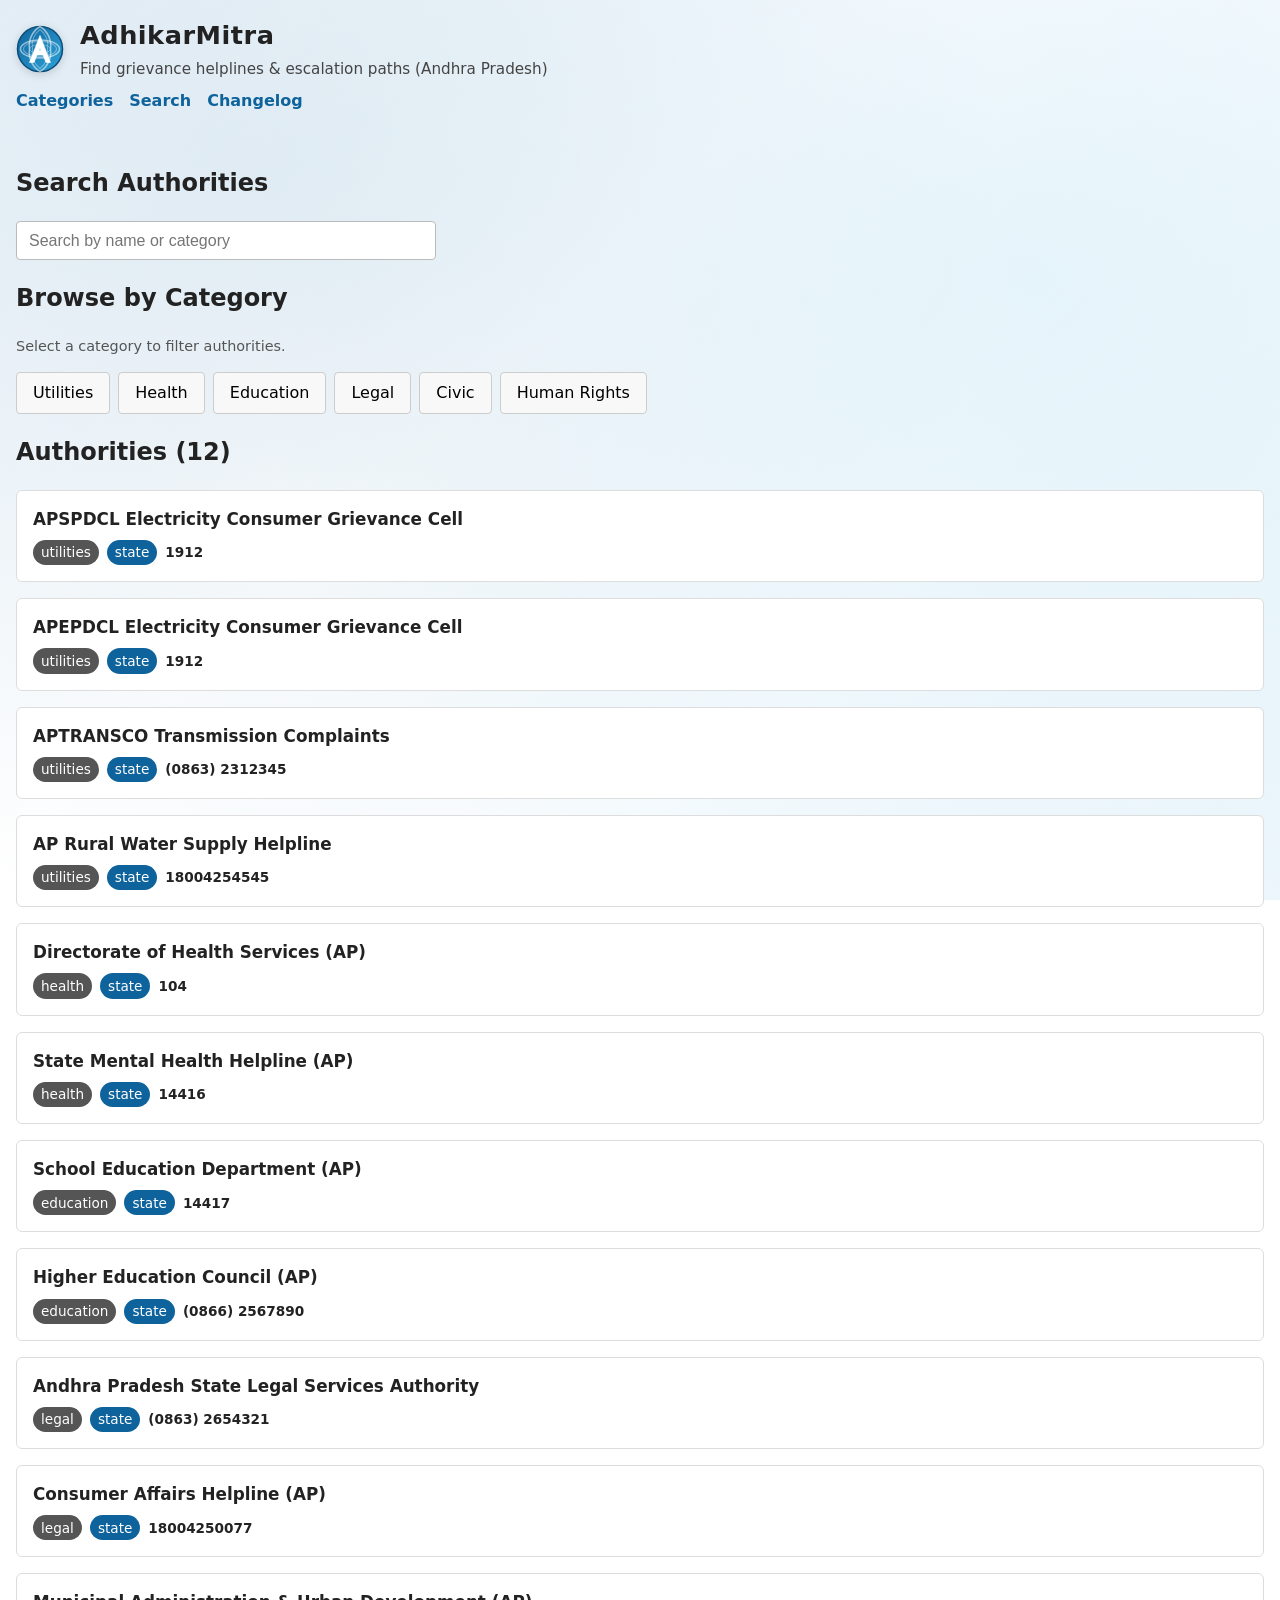
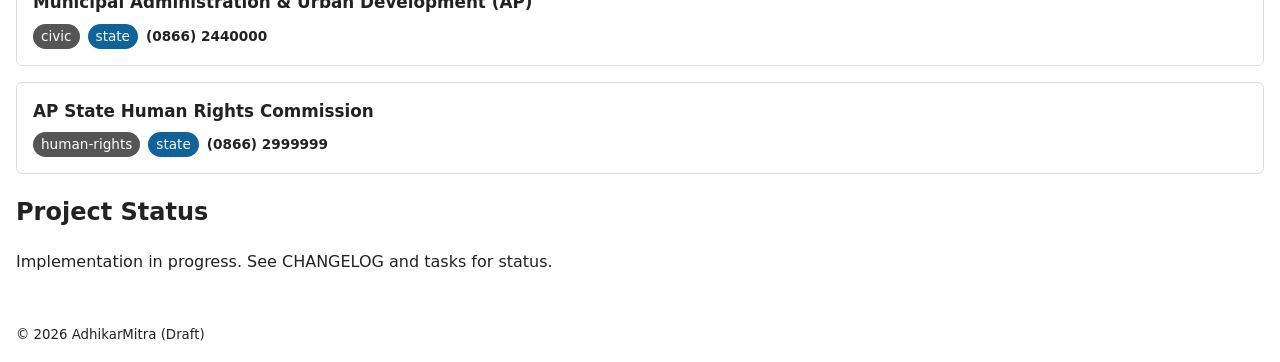
==== src/index.html @ a12bee2c "First Draft commit" ====
<!DOCTYPE html>
<html lang="en">
<head>
  <meta charset="utf-8" />
  <meta name="viewport" content="width=device-width,initial-scale=1" />
  <title>AdhikarMitra – Public Grievance & Rights Directory (Draft)</title>
  <!-- Base styles will be added in T012 -->
  <link rel="stylesheet" href="assets/css/base.css">
</head>
<body>
  <header role="banner">
    <div class="branding">
      <div class="logo-emblem" aria-hidden="true">
        <img src="assets/img/emblem.svg" width="48" height="48" alt="" loading="lazy" />
      </div>
      <div class="brand-text">
        <h1>AdhikarMitra</h1>
        <p class="tagline">Find grievance helplines & escalation paths (Andhra Pradesh)</p>
      </div>
    </div>
    <nav aria-label="Primary" class="primary-nav">
      <ul>
        <li><a href="#categories" id="nav-categories">Categories</a></li>
        <li><a href="#search" id="nav-search">Search</a></li>
        <li><a href="../CHANGELOG.md" target="_blank" rel="noopener">Changelog</a></li>
      </ul>
    </nav>
  </header>
  <main id="app" tabindex="-1">
    <!-- Search Section (T032) -->
    <section id="search" aria-labelledby="search-heading">
      <h2 id="search-heading">Search Authorities</h2>
      <label for="search-input" class="visually-hidden">Search by name or category</label>
      <input id="search-input" type="search" placeholder="Search by name or category" autocomplete="off" />
    </section>
    <!-- Categories (T030) -->
    <section id="categories" aria-labelledby="categories-heading">
      <h2 id="categories-heading">Browse by Category</h2>
      <p class="muted">Select a category to filter authorities.</p>
    </section>
    <!-- Results List (T035) -->
    <section id="results" aria-labelledby="results-heading">
      <h2 id="results-heading">Authorities (<span id="results-count">0</span>)</h2>
      <div id="no-results" role="alert" hidden>No results. Try adjusting your search or clearing filters.</div>
    </section>
    <section aria-labelledby="intro-heading">
      <h2 id="intro-heading">Project Status</h2>
      <p>Implementation in progress. See CHANGELOG and tasks for status.</p>
    </section>
  </main>
  <footer role="contentinfo">
    <small>© <span id="year"></span> AdhikarMitra (Draft)</small>
  </footer>
  <script>document.getElementById('year').textContent = new Date().getFullYear();</script>
  <script src="assets/js/formatPhone.js"></script>
  <script src="assets/js/data.js"></script>
  <script src="assets/js/render.js"></script>
  <script src="assets/js/search.js"></script>
</body>
</html>
---- src/assets/css/base.css ----
/* Base CSS (T012 will expand) */
:root {
  --font-body: system-ui, Arial, sans-serif;
  --color-bg: #ffffff;
  --color-fg: #222222;
  --color-accent: #0e639c;
  --space-1: 0.25rem;
  --space-2: 0.5rem;
  --space-3: 1rem;
}
body { font-family: var(--font-body); background: var(--color-bg); color: var(--color-fg); margin: 0; line-height:1.5; }

/* Layered subtle globe-inspired background (performance-friendly pure CSS) */
body {
  background:
    radial-gradient(circle at 20% 20%, rgba(14,99,156,0.10), transparent 60%),
    radial-gradient(circle at 80% 30%, rgba(47,164,217,0.10), transparent 65%),
    linear-gradient(135deg, #f0f6fb 0%, #ffffff 40%, #eef7fc 100%);
  background-attachment: fixed;
}

@media (prefers-color-scheme: dark) {
  body {
    background:
      radial-gradient(circle at 25% 25%, rgba(47,164,217,0.20), transparent 60%),
      radial-gradient(circle at 75% 40%, rgba(14,99,156,0.25), transparent 65%),
      linear-gradient(135deg, #0f1f29 0%, #0d2533 45%, #142c3d 100%);
    color: #e6eef2;
  }
  .authority-item { background:#132533; border-color:#1d3a4b; }
  .category-btn { background:#1d3542; border-color:#2a4a5d; color:#eef; }
  .category-btn:hover, .category-btn:focus-visible { background:#245064; }
  .badge.category { background:#2a4a5d; }
  .badge.scope { background:#0e639c; }
}
/* Branding / emblem */
.branding { display:flex; align-items:center; gap:var(--space-3); flex-wrap:wrap; }
.logo-emblem { flex:0 0 auto; filter: drop-shadow(0 2px 4px rgba(0,0,0,0.15)); }
.logo-emblem img { display:block; width:48px; height:48px; }
.brand-text h1 { margin:0; font-size:1.6rem; letter-spacing:0.5px; }
.brand-text .tagline { margin:var(--space-1) 0 0 0; }
header, main, footer { padding: var(--space-3); }
a { color: var(--color-accent); text-decoration: none; }
a:focus, a:hover { text-decoration: underline; }
:focus-visible { outline: 2px solid var(--color-accent); outline-offset: 2px; }
.tagline { font-size: 0.95rem; color: #444; margin-top: var(--space-1); }
nav.primary-nav ul { list-style: none; padding: 0; margin: var(--space-2) 0 0 0; display: flex; gap: var(--space-3); }
nav.primary-nav a { font-weight: 600; }
section { margin-block: var(--space-3); }
@media (prefers-reduced-motion: reduce) { * { animation: none !important; transition: none !important; } }

/* Utility */
.visually-hidden { position:absolute; left:-10000px; top:auto; width:1px; height:1px; overflow:hidden; }
.muted { color:#555; font-size:0.9rem; }

/* Categories */
.category-list { display:flex; flex-wrap:wrap; gap:var(--space-2); padding:0; margin:var(--space-2) 0; }
.category-item { list-style:none; }
.category-btn { cursor:pointer; padding:var(--space-2) var(--space-3); border:1px solid #ccc; background:#f8f8f8; border-radius:4px; font:inherit; }
.category-btn:focus-visible, .category-btn:hover { background:#eef6fb; border-color:var(--color-accent); }

/* Authority list */
.authority-list { list-style:none; padding:0; margin:var(--space-2) 0; display:grid; gap:var(--space-3); }
.authority-item { border:1px solid #ddd; border-radius:6px; padding:var(--space-3); background:#fff; cursor:pointer; }
.authority-item:hover { border-color:var(--color-accent); }
.authority-name { margin:0 0 var(--space-2) 0; font-size:1.05rem; }
.authority-meta { display:flex; gap:var(--space-2); flex-wrap:wrap; font-size:0.85rem; align-items:center; }
.badge { display:inline-block; padding:0.15rem 0.5rem; border-radius:1rem; background:#eee; }
.badge.scope { background:#0e639c; color:#fff; }
.badge.category { background:#555; color:#fff; }
.primary-phone { font-weight:600; }

/* Search */
#search-input { padding:0.6rem 0.75rem; max-width:420px; width:100%; font-size:1rem; border:1px solid #bbb; border-radius:4px; }
#search-input:focus { border-color:var(--color-accent); }
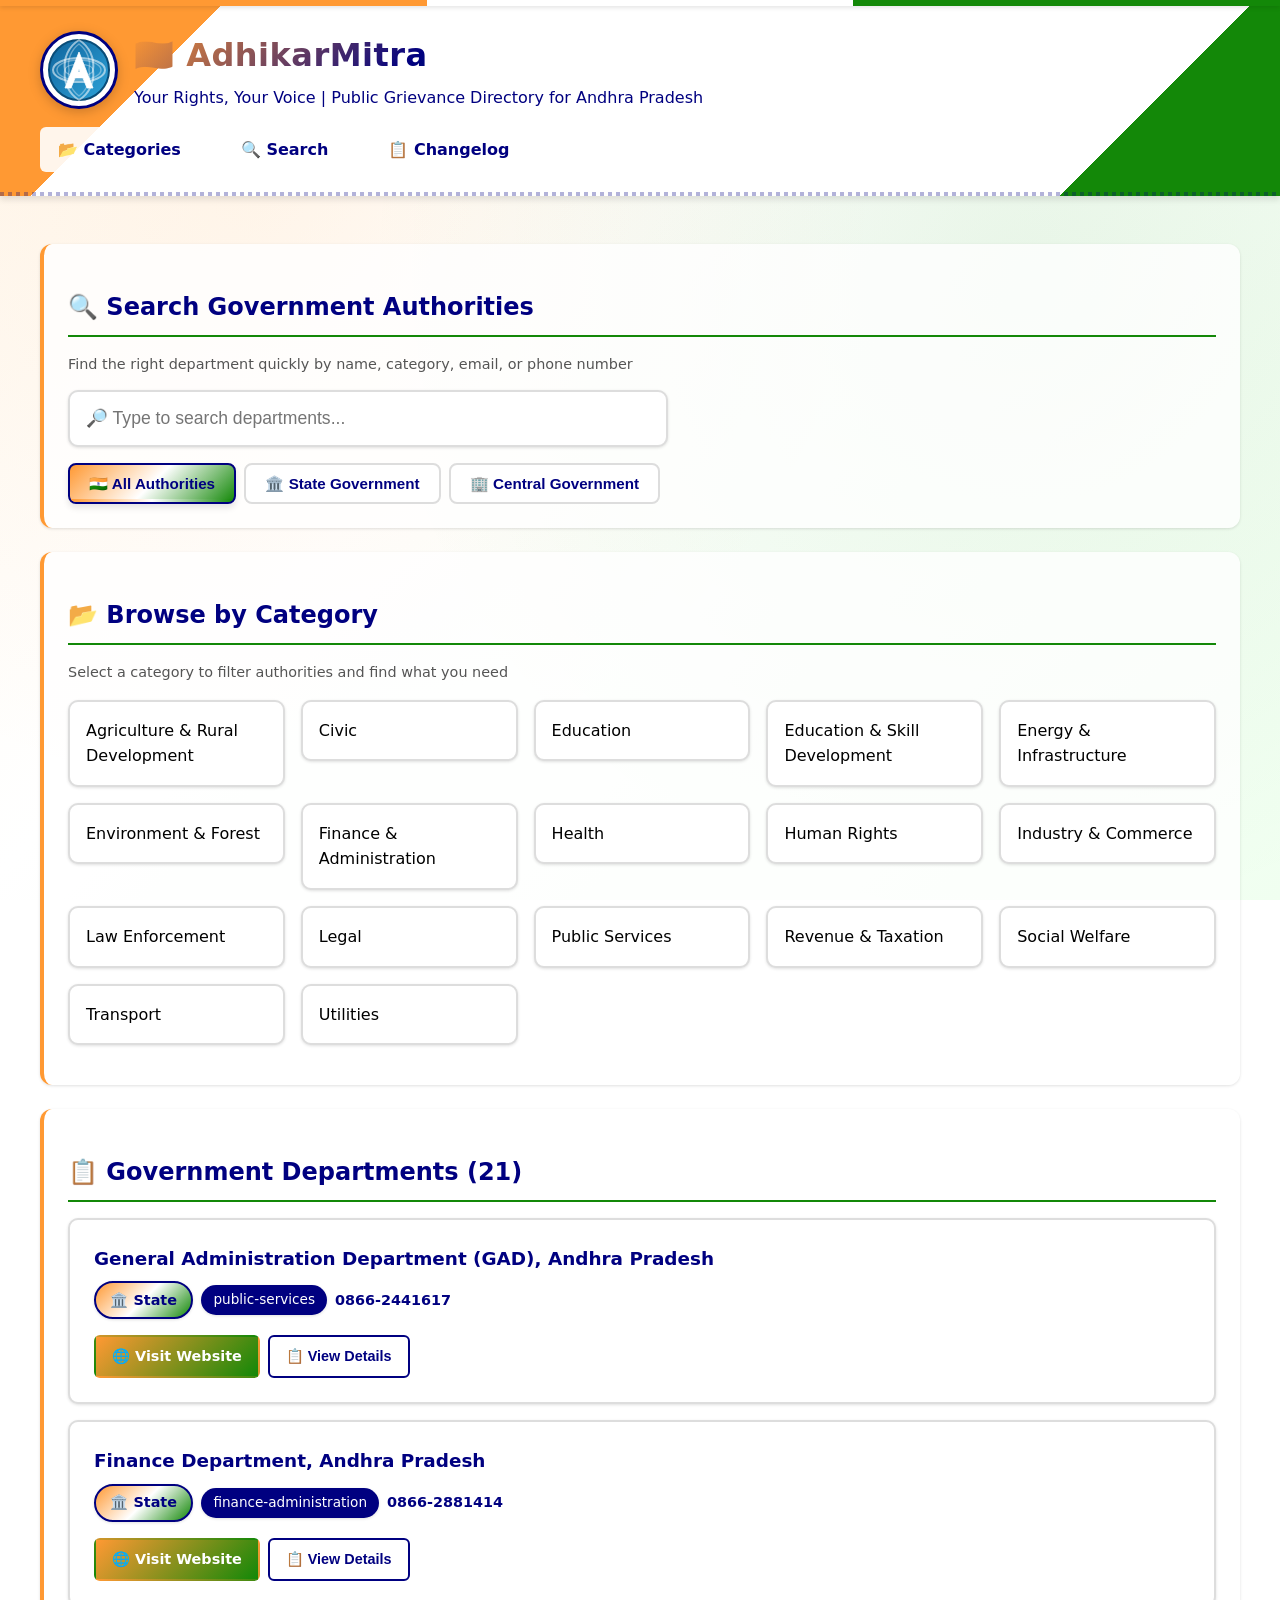
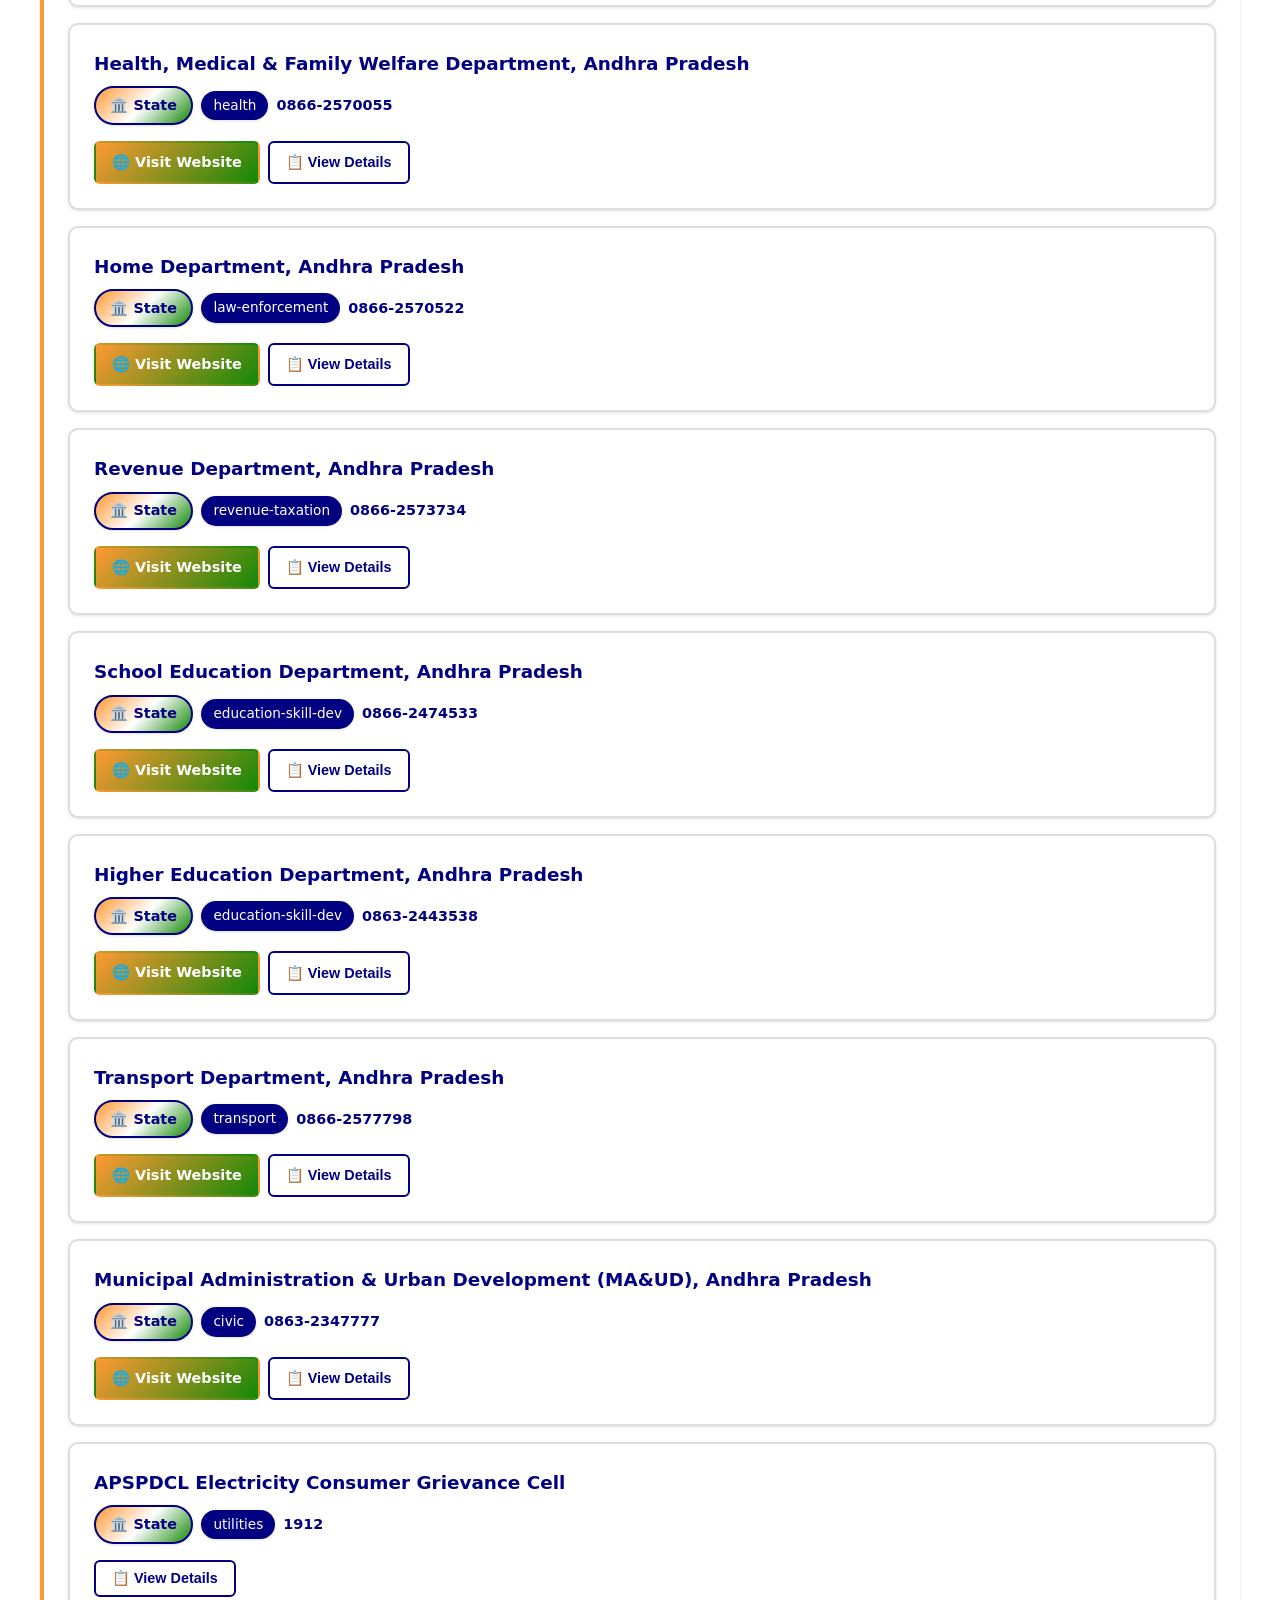
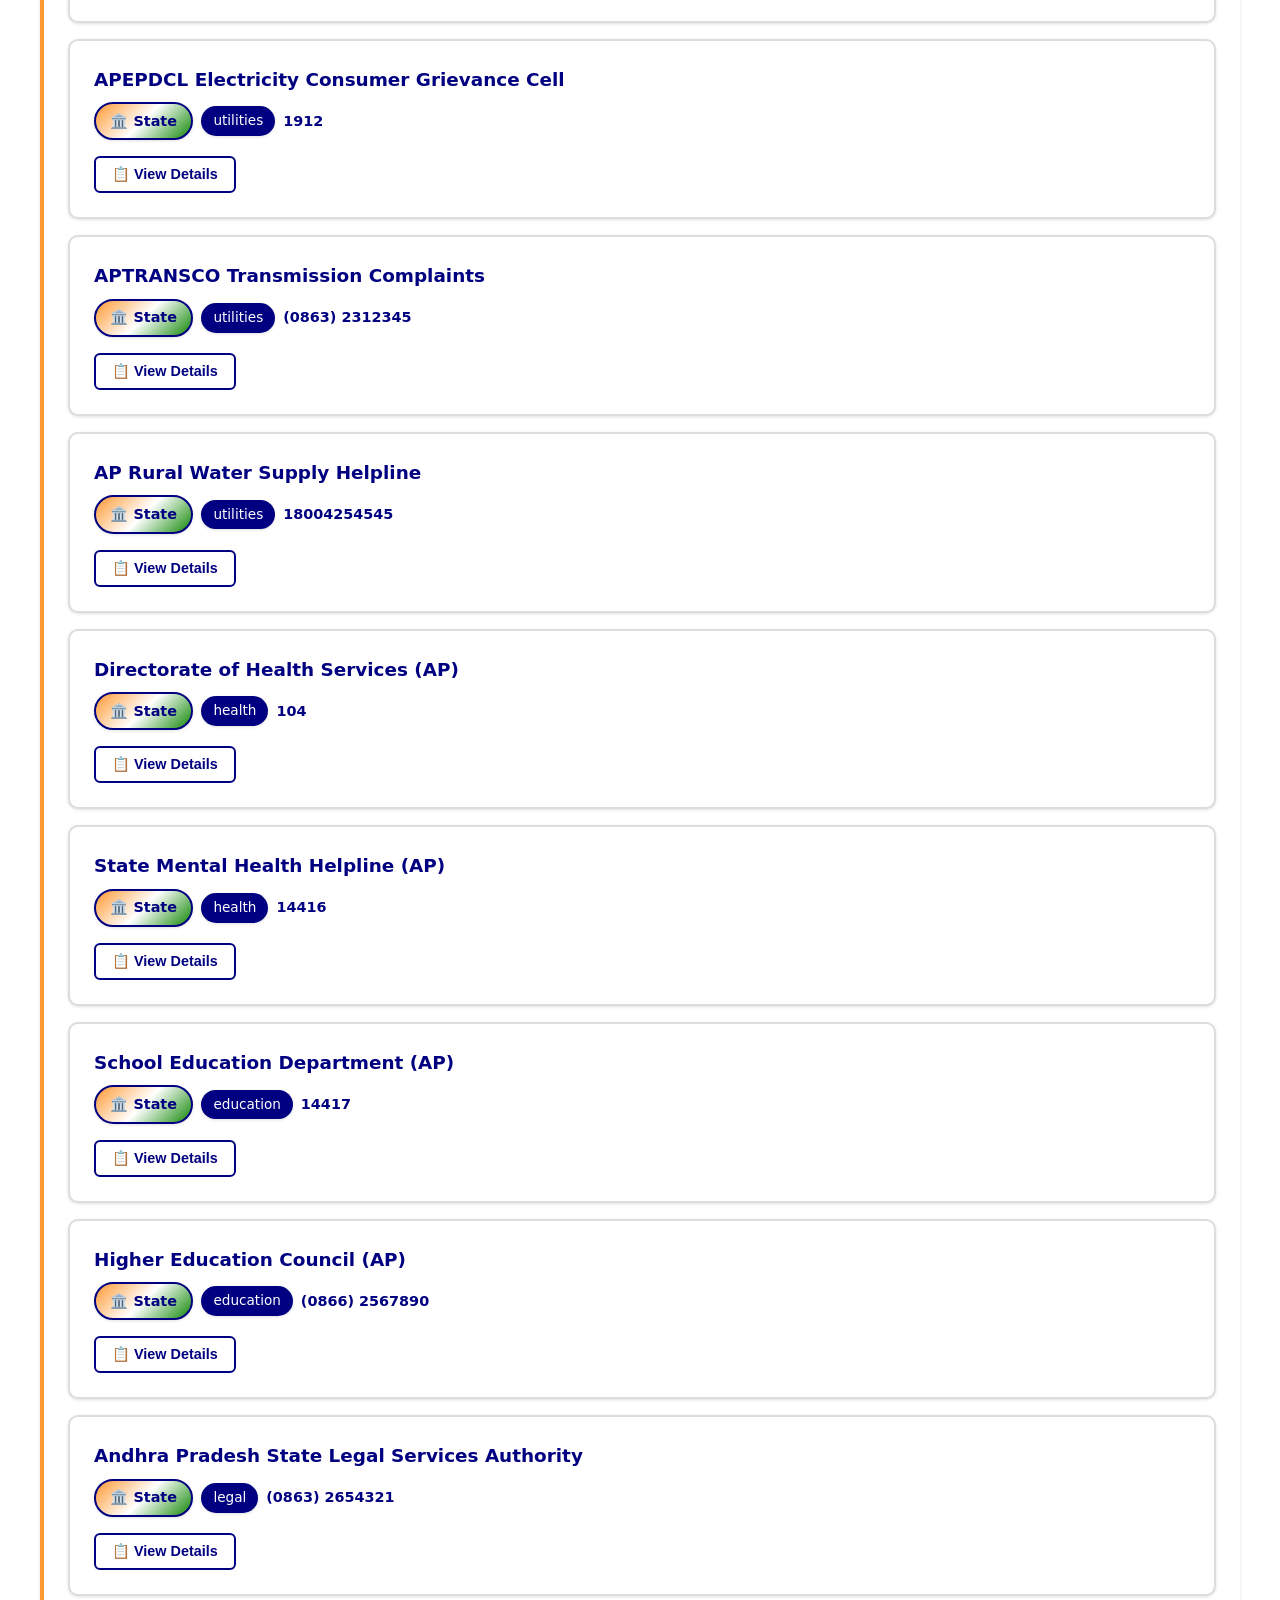
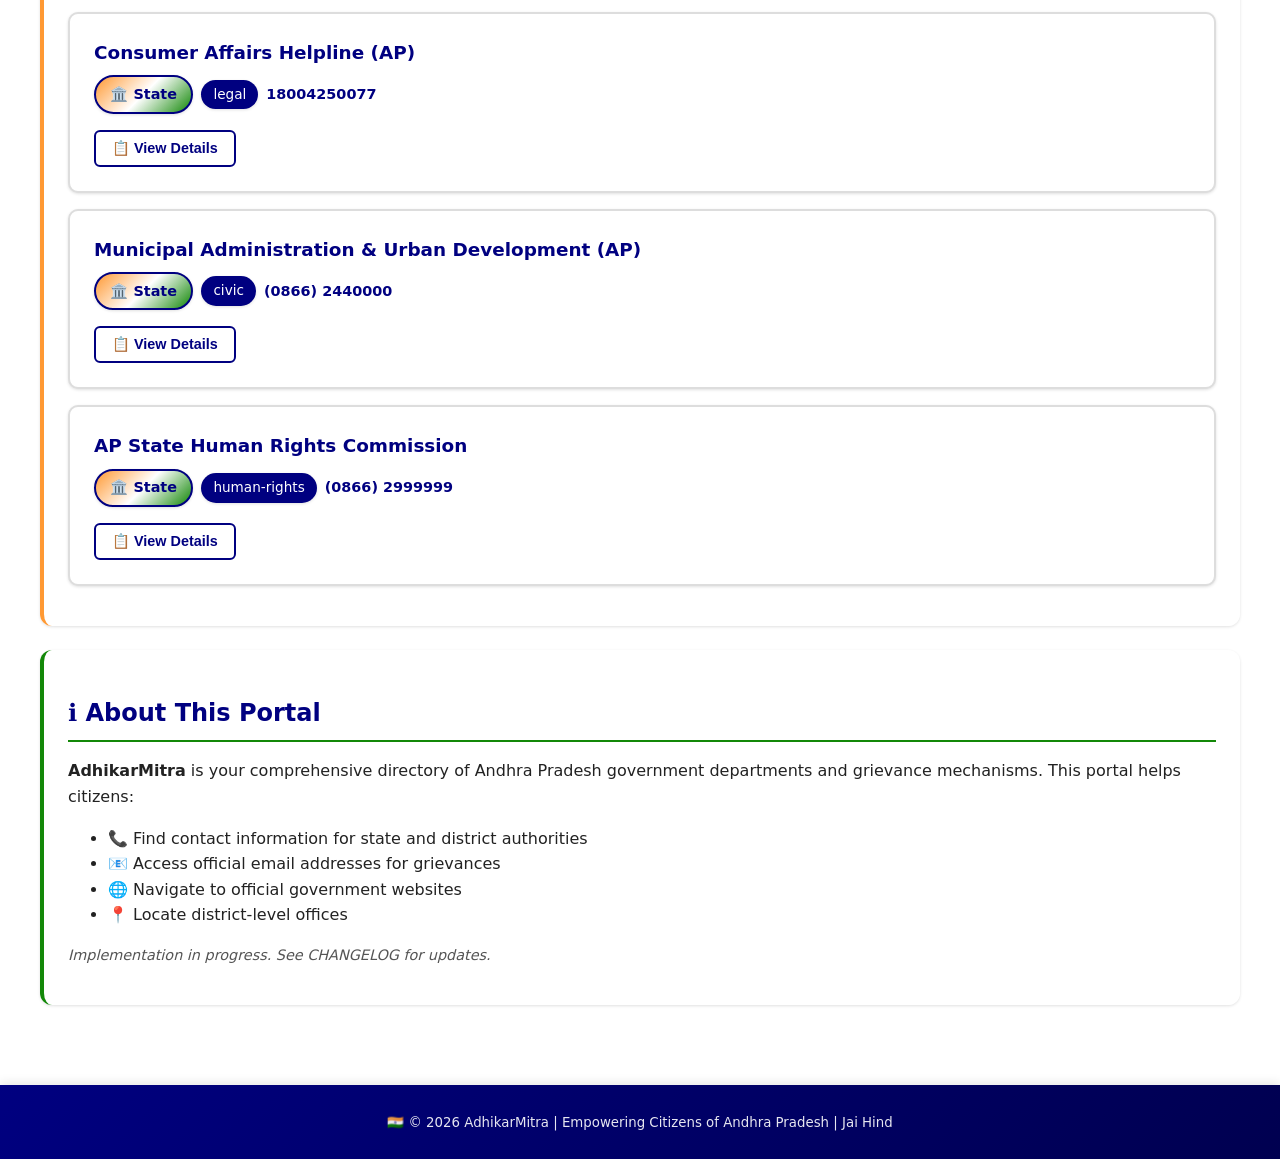
==== commit 33a80479: "feat: Add comprehensive data for Andhra Pradesh This commit introduces a comprehensive dataset for b" ====
--- a/src/index.html
+++ b/src/index.html
@@ -11,50 +11,74 @@
   <header role="banner">
     <div class="branding">
       <div class="logo-emblem" aria-hidden="true">
-        <img src="assets/img/emblem.svg" width="48" height="48" alt="" loading="lazy" />
+        <img src="assets/img/emblem.svg" width="64" height="64" alt="" loading="lazy" />
       </div>
       <div class="brand-text">
-        <h1>AdhikarMitra</h1>
-        <p class="tagline">Find grievance helplines & escalation paths (Andhra Pradesh)</p>
+        <h1>🇮🇳 AdhikarMitra</h1>
+        <p class="tagline">Your Rights, Your Voice | Public Grievance Directory for Andhra Pradesh</p>
       </div>
     </div>
     <nav aria-label="Primary" class="primary-nav">
       <ul>
-        <li><a href="#categories" id="nav-categories">Categories</a></li>
-        <li><a href="#search" id="nav-search">Search</a></li>
-        <li><a href="../CHANGELOG.md" target="_blank" rel="noopener">Changelog</a></li>
+        <li><a href="#categories" id="nav-categories">📂 Categories</a></li>
+        <li><a href="#search" id="nav-search">🔍 Search</a></li>
+        <li><a href="../CHANGELOG.md" target="_blank" rel="noopener">📋 Changelog</a></li>
       </ul>
     </nav>
   </header>
   <main id="app" tabindex="-1">
     <!-- Search Section (T032) -->
     <section id="search" aria-labelledby="search-heading">
-      <h2 id="search-heading">Search Authorities</h2>
-      <label for="search-input" class="visually-hidden">Search by name or category</label>
-      <input id="search-input" type="search" placeholder="Search by name or category" autocomplete="off" />
+      <h2 id="search-heading">🔍 Search Government Authorities</h2>
+      <p class="muted">Find the right department quickly by name, category, email, or phone number</p>
+      <label for="search-input" class="visually-hidden">Search by name, category, email, or phone</label>
+      <input id="search-input" type="search" placeholder="🔎 Type to search departments..." autocomplete="off" />
+      
+      <!-- Scope Filter Tabs (State/Central) -->
+      <div class="scope-filters" role="group" aria-label="Filter by government level">
+        <button type="button" class="scope-filter-btn active" data-scope="all">
+          🇮🇳 All Authorities
+        </button>
+        <button type="button" class="scope-filter-btn" data-scope="state">
+          🏛️ State Government
+        </button>
+        <button type="button" class="scope-filter-btn" data-scope="central">
+          🏢 Central Government
+        </button>
+      </div>
     </section>
     <!-- Categories (T030) -->
     <section id="categories" aria-labelledby="categories-heading">
-      <h2 id="categories-heading">Browse by Category</h2>
-      <p class="muted">Select a category to filter authorities.</p>
+      <h2 id="categories-heading">📂 Browse by Category</h2>
+      <p class="muted">Select a category to filter authorities and find what you need</p>
     </section>
     <!-- Results List (T035) -->
     <section id="results" aria-labelledby="results-heading">
-      <h2 id="results-heading">Authorities (<span id="results-count">0</span>)</h2>
-      <div id="no-results" role="alert" hidden>No results. Try adjusting your search or clearing filters.</div>
+      <h2 id="results-heading">📋 Government Departments (<span id="results-count">0</span>)</h2>
+      <div id="no-results" role="alert" hidden>
+        <strong>No results found.</strong> Try adjusting your search terms or clearing filters.
+      </div>
     </section>
-    <section aria-labelledby="intro-heading">
-      <h2 id="intro-heading">Project Status</h2>
-      <p>Implementation in progress. See CHANGELOG and tasks for status.</p>
+    <section aria-labelledby="intro-heading" style="border-left-color: #138808;">
+      <h2 id="intro-heading">ℹ️ About This Portal</h2>
+      <p><strong>AdhikarMitra</strong> is your comprehensive directory of Andhra Pradesh government departments and grievance mechanisms. This portal helps citizens:</p>
+      <ul>
+        <li>📞 Find contact information for state and district authorities</li>
+        <li>📧 Access official email addresses for grievances</li>
+        <li>🌐 Navigate to official government websites</li>
+        <li>📍 Locate district-level offices</li>
+      </ul>
+      <p class="muted"><em>Implementation in progress. See CHANGELOG for updates.</em></p>
     </section>
   </main>
   <footer role="contentinfo">
-    <small>© <span id="year"></span> AdhikarMitra (Draft)</small>
+    <small>🇮🇳 © <span id="year"></span> AdhikarMitra | Empowering Citizens of Andhra Pradesh | Jai Hind</small>
   </footer>
   <script>document.getElementById('year').textContent = new Date().getFullYear();</script>
   <script src="assets/js/formatPhone.js"></script>
   <script src="assets/js/data.js"></script>
   <script src="assets/js/render.js"></script>
+  <script src="assets/js/router.js"></script>
   <script src="assets/js/search.js"></script>
 </body>
 </html>
--- a/src/assets/css/base.css
+++ b/src/assets/css/base.css
@@ -1,52 +1,276 @@
-/* Base CSS (T012 will expand) */
+/* Base CSS - Indian Flag Theme (Feature 002 Enhanced) */
 :root {
-  --font-body: system-ui, Arial, sans-serif;
+  --font-body: system-ui, 'Segoe UI', Arial, sans-serif;
+  
+  /* Indian Flag Colors */
+  --color-saffron: #FF9933;
+  --color-white: #FFFFFF;
+  --color-green: #138808;
+  --color-navy-blue: #000080;
+  
+  /* Theme Colors */
   --color-bg: #ffffff;
   --color-fg: #222222;
-  --color-accent: #0e639c;
+  --color-accent: #000080;
+  --color-accent-hover: #000066;
+  --color-border: #ddd;
+  
+  /* Spacing */
   --space-1: 0.25rem;
   --space-2: 0.5rem;
   --space-3: 1rem;
-}
-body { font-family: var(--font-body); background: var(--color-bg); color: var(--color-fg); margin: 0; line-height:1.5; }
-
-/* Layered subtle globe-inspired background (performance-friendly pure CSS) */
+  --space-4: 1.5rem;
+  --space-5: 2rem;
+  
+  /* Shadows */
+  --shadow-sm: 0 1px 3px rgba(0,0,0,0.12);
+  --shadow-md: 0 4px 6px rgba(0,0,0,0.1);
+  --shadow-lg: 0 10px 25px rgba(0,0,0,0.15);
+}
+
+body { 
+  font-family: var(--font-body); 
+  background: var(--color-bg); 
+  color: var(--color-fg); 
+  margin: 0; 
+  line-height: 1.6;
+  min-height: 100vh;
+  display: flex;
+  flex-direction: column;
+}
+
+/* Indian Flag Inspired Background */
+body::before {
+  content: '';
+  position: fixed;
+  top: 0;
+  left: 0;
+  right: 0;
+  height: 6px;
+  background: linear-gradient(
+    to right,
+    var(--color-saffron) 0%,
+    var(--color-saffron) 33.33%,
+    var(--color-white) 33.33%,
+    var(--color-white) 66.66%,
+    var(--color-green) 66.66%,
+    var(--color-green) 100%
+  );
+  z-index: 1000;
+  box-shadow: 0 2px 4px rgba(0,0,0,0.1);
+}
+
 body {
   background:
-    radial-gradient(circle at 20% 20%, rgba(14,99,156,0.10), transparent 60%),
-    radial-gradient(circle at 80% 30%, rgba(47,164,217,0.10), transparent 65%),
-    linear-gradient(135deg, #f0f6fb 0%, #ffffff 40%, #eef7fc 100%);
+    radial-gradient(circle at 20% 20%, rgba(255,153,51,0.08), transparent 50%),
+    radial-gradient(circle at 80% 30%, rgba(19,136,8,0.08), transparent 55%),
+    linear-gradient(135deg, #fff9f0 0%, #ffffff 40%, #f0fff0 100%);
   background-attachment: fixed;
 }
 
 @media (prefers-color-scheme: dark) {
+  :root {
+    --color-bg: #0f1419;
+    --color-fg: #e6eef2;
+    --color-border: #2a4a5d;
+  }
+  
   body {
     background:
-      radial-gradient(circle at 25% 25%, rgba(47,164,217,0.20), transparent 60%),
-      radial-gradient(circle at 75% 40%, rgba(14,99,156,0.25), transparent 65%),
-      linear-gradient(135deg, #0f1f29 0%, #0d2533 45%, #142c3d 100%);
-    color: #e6eef2;
+      radial-gradient(circle at 25% 25%, rgba(255,153,51,0.12), transparent 50%),
+      radial-gradient(circle at 75% 40%, rgba(19,136,8,0.12), transparent 55%),
+      linear-gradient(135deg, #0f1419 0%, #142028 45%, #1a2832 100%);
   }
-  .authority-item { background:#132533; border-color:#1d3a4b; }
+  
+  .authority-item { background:#1a2832; border-color:#2a4a5d; }
   .category-btn { background:#1d3542; border-color:#2a4a5d; color:#eef; }
   .category-btn:hover, .category-btn:focus-visible { background:#245064; }
   .badge.category { background:#2a4a5d; }
-  .badge.scope { background:#0e639c; }
-}
+  .badge.scope { background: linear-gradient(135deg, var(--color-saffron), var(--color-green)); }
+}
+
+/* Header with Indian Flag Theme */
+header {
+  background: linear-gradient(
+    135deg,
+    var(--color-saffron) 0%,
+    var(--color-saffron) 15%,
+    var(--color-white) 15%,
+    var(--color-white) 85%,
+    var(--color-green) 85%,
+    var(--color-green) 100%
+  );
+  padding: var(--space-4);
+  box-shadow: var(--shadow-md);
+  margin-top: 6px;
+  position: relative;
+}
+
+header::after {
+  content: '';
+  position: absolute;
+  bottom: 0;
+  left: 0;
+  right: 0;
+  height: 4px;
+  background: linear-gradient(
+    to right,
+    var(--color-navy-blue) 0%,
+    var(--color-navy-blue) 50%,
+    transparent 50%,
+    transparent 100%
+  );
+  background-size: 8px 4px;
+  background-repeat: repeat-x;
+  opacity: 0.3;
+}
+
 /* Branding / emblem */
-.branding { display:flex; align-items:center; gap:var(--space-3); flex-wrap:wrap; }
-.logo-emblem { flex:0 0 auto; filter: drop-shadow(0 2px 4px rgba(0,0,0,0.15)); }
-.logo-emblem img { display:block; width:48px; height:48px; }
-.brand-text h1 { margin:0; font-size:1.6rem; letter-spacing:0.5px; }
-.brand-text .tagline { margin:var(--space-1) 0 0 0; }
-header, main, footer { padding: var(--space-3); }
-a { color: var(--color-accent); text-decoration: none; }
-a:focus, a:hover { text-decoration: underline; }
-:focus-visible { outline: 2px solid var(--color-accent); outline-offset: 2px; }
-.tagline { font-size: 0.95rem; color: #444; margin-top: var(--space-1); }
-nav.primary-nav ul { list-style: none; padding: 0; margin: var(--space-2) 0 0 0; display: flex; gap: var(--space-3); }
-nav.primary-nav a { font-weight: 600; }
-section { margin-block: var(--space-3); }
+.branding { 
+  display: flex; 
+  align-items: center; 
+  gap: var(--space-3); 
+  flex-wrap: wrap;
+  max-width: 1200px;
+  margin: 0 auto;
+}
+
+.logo-emblem { 
+  flex: 0 0 auto; 
+  filter: drop-shadow(0 3px 6px rgba(0,0,0,0.2));
+  animation: subtle-pulse 3s ease-in-out infinite;
+}
+
+@keyframes subtle-pulse {
+  0%, 100% { transform: scale(1); }
+  50% { transform: scale(1.05); }
+}
+
+.logo-emblem img { 
+  display: block; 
+  width: 64px; 
+  height: 64px; 
+  border-radius: 50%;
+  border: 3px solid var(--color-navy-blue);
+  background: white;
+  padding: 4px;
+}
+
+.brand-text h1 { 
+  margin: 0; 
+  font-size: 2rem; 
+  letter-spacing: 0.5px;
+  background: linear-gradient(135deg, var(--color-saffron), var(--color-navy-blue), var(--color-green));
+  -webkit-background-clip: text;
+  -webkit-text-fill-color: transparent;
+  background-clip: text;
+  font-weight: 700;
+}
+
+.brand-text .tagline { 
+  margin: var(--space-1) 0 0 0;
+  color: var(--color-navy-blue);
+  font-weight: 500;
+  font-size: 1rem;
+}
+header, main, footer { 
+  padding: var(--space-4); 
+}
+
+main {
+  max-width: 1200px;
+  margin: 0 auto;
+  flex: 1;
+  width: 100%;
+}
+
+footer {
+  background: linear-gradient(135deg, var(--color-navy-blue), #000050);
+  color: white;
+  text-align: center;
+  padding: var(--space-4);
+  margin-top: var(--space-5);
+  box-shadow: 0 -2px 10px rgba(0,0,0,0.1);
+}
+
+footer small {
+  opacity: 0.9;
+}
+
+a { 
+  color: var(--color-navy-blue); 
+  text-decoration: none;
+  font-weight: 500;
+  transition: color 0.2s ease;
+}
+
+a:focus, a:hover { 
+  color: var(--color-saffron);
+  text-decoration: underline; 
+}
+
+:focus-visible { 
+  outline: 2px solid var(--color-navy-blue); 
+  outline-offset: 2px; 
+}
+
+.tagline { 
+  font-size: 0.95rem; 
+  color: #444; 
+  margin-top: var(--space-1); 
+}
+
+nav.primary-nav {
+  margin-top: var(--space-3);
+  max-width: 1200px;
+  margin-left: auto;
+  margin-right: auto;
+}
+
+nav.primary-nav ul { 
+  list-style: none; 
+  padding: 0; 
+  margin: 0; 
+  display: flex; 
+  gap: var(--space-4);
+  flex-wrap: wrap;
+}
+
+nav.primary-nav a { 
+  font-weight: 600;
+  padding: var(--space-2) var(--space-3);
+  border-radius: 6px;
+  background: rgba(255,255,255,0.9);
+  border: 2px solid transparent;
+  transition: all 0.2s ease;
+  display: inline-block;
+}
+
+nav.primary-nav a:hover,
+nav.primary-nav a:focus {
+  background: var(--color-navy-blue);
+  color: white;
+  text-decoration: none;
+  border-color: var(--color-saffron);
+  transform: translateY(-2px);
+  box-shadow: var(--shadow-sm);
+}
+
+section { 
+  margin-block: var(--space-4);
+  background: rgba(255,255,255,0.8);
+  padding: var(--space-4);
+  border-radius: 12px;
+  box-shadow: var(--shadow-sm);
+  border-left: 4px solid var(--color-saffron);
+}
+
+section h2 {
+  color: var(--color-navy-blue);
+  border-bottom: 2px solid var(--color-green);
+  padding-bottom: var(--space-2);
+  margin-bottom: var(--space-3);
+}
 @media (prefers-reduced-motion: reduce) { * { animation: none !important; transition: none !important; } }
 
 /* Utility */
@@ -54,22 +278,326 @@
 .muted { color:#555; font-size:0.9rem; }
 
 /* Categories */
-.category-list { display:flex; flex-wrap:wrap; gap:var(--space-2); padding:0; margin:var(--space-2) 0; }
-.category-item { list-style:none; }
-.category-btn { cursor:pointer; padding:var(--space-2) var(--space-3); border:1px solid #ccc; background:#f8f8f8; border-radius:4px; font:inherit; }
-.category-btn:focus-visible, .category-btn:hover { background:#eef6fb; border-color:var(--color-accent); }
+.category-list { 
+  display: grid;
+  grid-template-columns: repeat(auto-fill, minmax(180px, 1fr));
+  gap: var(--space-3); 
+  padding: 0; 
+  margin: var(--space-3) 0; 
+}
+
+.category-item { 
+  list-style: none; 
+}
+
+.category-btn { 
+  cursor: pointer; 
+  padding: var(--space-3); 
+  border: 2px solid var(--color-border); 
+  background: white; 
+  border-radius: 10px; 
+  font: inherit;
+  width: 100%;
+  text-align: left;
+  transition: all 0.3s ease;
+  box-shadow: var(--shadow-sm);
+  position: relative;
+  overflow: hidden;
+}
+
+.category-btn::before {
+  content: '';
+  position: absolute;
+  top: 0;
+  left: 0;
+  width: 4px;
+  height: 100%;
+  background: linear-gradient(180deg, var(--color-saffron), var(--color-green));
+  transform: scaleY(0);
+  transition: transform 0.3s ease;
+}
+
+.category-btn:focus-visible, 
+.category-btn:hover { 
+  background: linear-gradient(135deg, rgba(255,153,51,0.1), rgba(19,136,8,0.1));
+  border-color: var(--color-navy-blue);
+  transform: translateY(-2px);
+  box-shadow: var(--shadow-md);
+}
+
+.category-btn:hover::before {
+  transform: scaleY(1);
+}
+
+.category-btn.active {
+  background: var(--color-navy-blue);
+  color: white;
+  border-color: var(--color-saffron);
+  font-weight: 600;
+}
 
 /* Authority list */
-.authority-list { list-style:none; padding:0; margin:var(--space-2) 0; display:grid; gap:var(--space-3); }
-.authority-item { border:1px solid #ddd; border-radius:6px; padding:var(--space-3); background:#fff; cursor:pointer; }
-.authority-item:hover { border-color:var(--color-accent); }
-.authority-name { margin:0 0 var(--space-2) 0; font-size:1.05rem; }
-.authority-meta { display:flex; gap:var(--space-2); flex-wrap:wrap; font-size:0.85rem; align-items:center; }
-.badge { display:inline-block; padding:0.15rem 0.5rem; border-radius:1rem; background:#eee; }
-.badge.scope { background:#0e639c; color:#fff; }
-.badge.category { background:#555; color:#fff; }
-.primary-phone { font-weight:600; }
+.authority-list { 
+  list-style: none; 
+  padding: 0; 
+  margin: var(--space-3) 0; 
+  display: grid; 
+  gap: var(--space-3); 
+}
+
+.authority-item { 
+  border: 2px solid var(--color-border); 
+  border-radius: 10px; 
+  padding: var(--space-4); 
+  background: white; 
+  cursor: pointer;
+  transition: all 0.3s ease;
+  box-shadow: var(--shadow-sm);
+  position: relative;
+  overflow: hidden;
+}
+
+.authority-item::before {
+  content: '';
+  position: absolute;
+  top: 0;
+  left: 0;
+  right: 0;
+  height: 4px;
+  background: linear-gradient(to right, var(--color-saffron), var(--color-white), var(--color-green));
+  transform: scaleX(0);
+  transition: transform 0.3s ease;
+}
+
+.authority-item:hover { 
+  border-color: var(--color-navy-blue);
+  transform: translateY(-4px);
+  box-shadow: var(--shadow-lg);
+}
+
+.authority-item:hover::before {
+  transform: scaleX(1);
+}
+
+.authority-name { 
+  margin: 0 0 var(--space-2) 0; 
+  font-size: 1.15rem;
+  color: var(--color-navy-blue);
+  font-weight: 600;
+}
+
+.authority-meta { 
+  display: flex; 
+  gap: var(--space-2); 
+  flex-wrap: wrap; 
+  font-size: 0.9rem; 
+  align-items: center; 
+}
+
+.badge { 
+  display: inline-block; 
+  padding: 0.25rem 0.75rem; 
+  border-radius: 20px; 
+  font-size: 0.85rem;
+  font-weight: 500;
+  box-shadow: var(--shadow-sm);
+}
+
+.badge.scope { 
+  background: linear-gradient(135deg, var(--color-saffron), var(--color-green));
+  color: white;
+  font-weight: 600;
+  font-size: 0.9rem;
+  padding: 0.35rem 0.9rem;
+}
+
+.badge.scope.state {
+  background: linear-gradient(135deg, var(--color-saffron), var(--color-white), var(--color-green));
+  color: var(--color-navy-blue);
+  border: 2px solid var(--color-navy-blue);
+}
+
+.badge.scope.central {
+  background: var(--color-navy-blue);
+  color: white;
+  border: 2px solid var(--color-saffron);
+}
+
+.badge.category { 
+  background: var(--color-navy-blue);
+  color: white; 
+}
+
+.primary-phone { 
+  font-weight: 600;
+  color: var(--color-navy-blue);
+}
+
+/* Authority action buttons */
+.authority-actions {
+  display: flex;
+  gap: var(--space-2);
+  margin-top: var(--space-3);
+  flex-wrap: wrap;
+}
+
+.btn-website,
+.btn-details {
+  padding: 0.5rem 1rem;
+  border-radius: 6px;
+  font-size: 0.9rem;
+  font-weight: 600;
+  transition: all 0.2s ease;
+  text-decoration: none;
+  display: inline-flex;
+  align-items: center;
+  gap: 0.25rem;
+  border: 2px solid transparent;
+}
+
+.btn-website {
+  background: linear-gradient(135deg, var(--color-saffron), var(--color-green));
+  color: white;
+}
+
+.btn-website:hover,
+.btn-website:focus {
+  transform: translateY(-2px);
+  box-shadow: var(--shadow-md);
+  text-decoration: none;
+  border-color: var(--color-navy-blue);
+}
+
+.btn-details {
+  background: white;
+  color: var(--color-navy-blue);
+  border: 2px solid var(--color-navy-blue);
+}
+
+.btn-details:hover,
+.btn-details:focus {
+  background: var(--color-navy-blue);
+  color: white;
+  transform: translateY(-2px);
+  box-shadow: var(--shadow-md);
+}
 
 /* Search */
-#search-input { padding:0.6rem 0.75rem; max-width:420px; width:100%; font-size:1rem; border:1px solid #bbb; border-radius:4px; }
-#search-input:focus { border-color:var(--color-accent); }
+#search-input { 
+  padding: var(--space-3); 
+  max-width: 600px; 
+  width: 100%; 
+  font-size: 1.1rem; 
+  border: 2px solid var(--color-border); 
+  border-radius: 10px;
+  box-shadow: var(--shadow-sm);
+  transition: all 0.3s ease;
+}
+
+#search-input:focus { 
+  border-color: var(--color-navy-blue);
+  box-shadow: 0 0 0 4px rgba(0,0,128,0.1);
+  outline: none;
+}
+
+/* Scope filter tabs */
+.scope-filters {
+  display: flex;
+  gap: var(--space-2);
+  margin-top: var(--space-3);
+  flex-wrap: wrap;
+}
+
+.scope-filter-btn {
+  padding: 0.6rem 1.2rem;
+  border: 2px solid var(--color-border);
+  border-radius: 8px;
+  background: white;
+  color: var(--color-navy-blue);
+  font-size: 0.95rem;
+  font-weight: 600;
+  cursor: pointer;
+  transition: all 0.2s ease;
+  position: relative;
+  overflow: hidden;
+}
+
+.scope-filter-btn::before {
+  content: '';
+  position: absolute;
+  bottom: 0;
+  left: 0;
+  right: 0;
+  height: 3px;
+  background: linear-gradient(to right, var(--color-saffron), var(--color-white), var(--color-green));
+  transform: scaleX(0);
+  transition: transform 0.3s ease;
+}
+
+.scope-filter-btn:hover {
+  border-color: var(--color-navy-blue);
+  transform: translateY(-2px);
+  box-shadow: var(--shadow-sm);
+}
+
+.scope-filter-btn:hover::before {
+  transform: scaleX(1);
+}
+
+.scope-filter-btn.active {
+  background: linear-gradient(135deg, var(--color-saffron), var(--color-white), var(--color-green));
+  color: var(--color-navy-blue);
+  border-color: var(--color-navy-blue);
+  font-weight: 700;
+  box-shadow: var(--shadow-md);
+}
+
+.scope-filter-btn.active::before {
+  transform: scaleX(1);
+}
+
+/* No results message */
+#no-results { 
+  padding: var(--space-4); 
+  margin: var(--space-3) 0; 
+  border: 2px solid var(--color-saffron); 
+  background: rgba(255,153,51,0.1); 
+  border-radius: 10px;
+  text-align: center;
+  font-weight: 500;
+}
+
+/* Detail page styles (T041) */
+.detail-container { max-width:800px; margin:0 auto; }
+.btn-back { cursor:pointer; padding:var(--space-2) var(--space-3); border:1px solid #aaa; background:#f4f4f4; border-radius:4px; font:inherit; margin-bottom:var(--space-3); }
+.btn-back:hover, .btn-back:focus-visible { background:#e0e0e0; }
+.detail-header { border-bottom:2px solid #ddd; padding-bottom:var(--space-2); margin-bottom:var(--space-3); }
+.detail-name { margin:0 0 var(--space-2) 0; font-size:1.6rem; }
+.detail-meta { display:flex; gap:var(--space-2); flex-wrap:wrap; margin-top:var(--space-2); }
+.detail-description { line-height:1.6; color:#333; margin-bottom:var(--space-3); }
+.detail-section { margin-bottom:var(--space-3); padding:var(--space-3); background:#f9f9f9; border-radius:6px; }
+.section-heading { margin:0 0 var(--space-2) 0; font-size:1.15rem; }
+.contact-list { list-style:none; padding:0; margin:var(--space-2) 0; display:flex; flex-direction:column; gap:var(--space-2); }
+.contact-item { display:flex; align-items:center; gap:var(--space-2); flex-wrap:wrap; padding:var(--space-2); background:#fff; border:1px solid #ddd; border-radius:4px; }
+.contact-phone { font-weight:600; font-size:1.05rem; }
+.contact-label { color:#666; font-size:0.9rem; }
+.btn-copy { cursor:pointer; padding:0.3rem 0.6rem; border:1px solid var(--color-accent); background:#fff; color:var(--color-accent); border-radius:4px; font-size:0.85rem; font:inherit; transition:background 0.15s,color 0.15s; }
+.btn-copy:hover, .btn-copy:focus-visible { background:var(--color-accent); color:#fff; }
+.btn-copy.copied { background:#28a745; border-color:#28a745; color:#fff; }
+.verified-section { background:#e8f4f8; border:1px solid #b3d9e6; }
+.verified-text { margin:0; font-style:italic; color:#0e639c; }
+.escalation-section { background:#fff3cd; border:1px solid #ffc107; }
+.escalation-list { padding-left:var(--space-3); margin:var(--space-2) 0; }
+.escalation-item { margin-bottom:var(--space-2); line-height:1.4; }
+
+@media (prefers-color-scheme: dark) {
+  .detail-section { background:#1a2a36; border-color:#2a4a5d; }
+  .contact-item { background:#132533; border-color:#2a4a5d; }
+  .btn-back { background:#1d3542; border-color:#2a4a5d; color:#eef; }
+  .btn-back:hover { background:#245064; }
+  .btn-copy { background:#1d3542; border-color:#2fa4d9; color:#2fa4d9; }
+  .btn-copy:hover { background:#2fa4d9; color:#0d2533; }
+  .verified-section { background:#0e2a38; border-color:#1e4a5d; }
+  .verified-text { color:#5fb8e0; }
+  .escalation-section { background:#2e2614; border-color:#5d4c28; }
+}
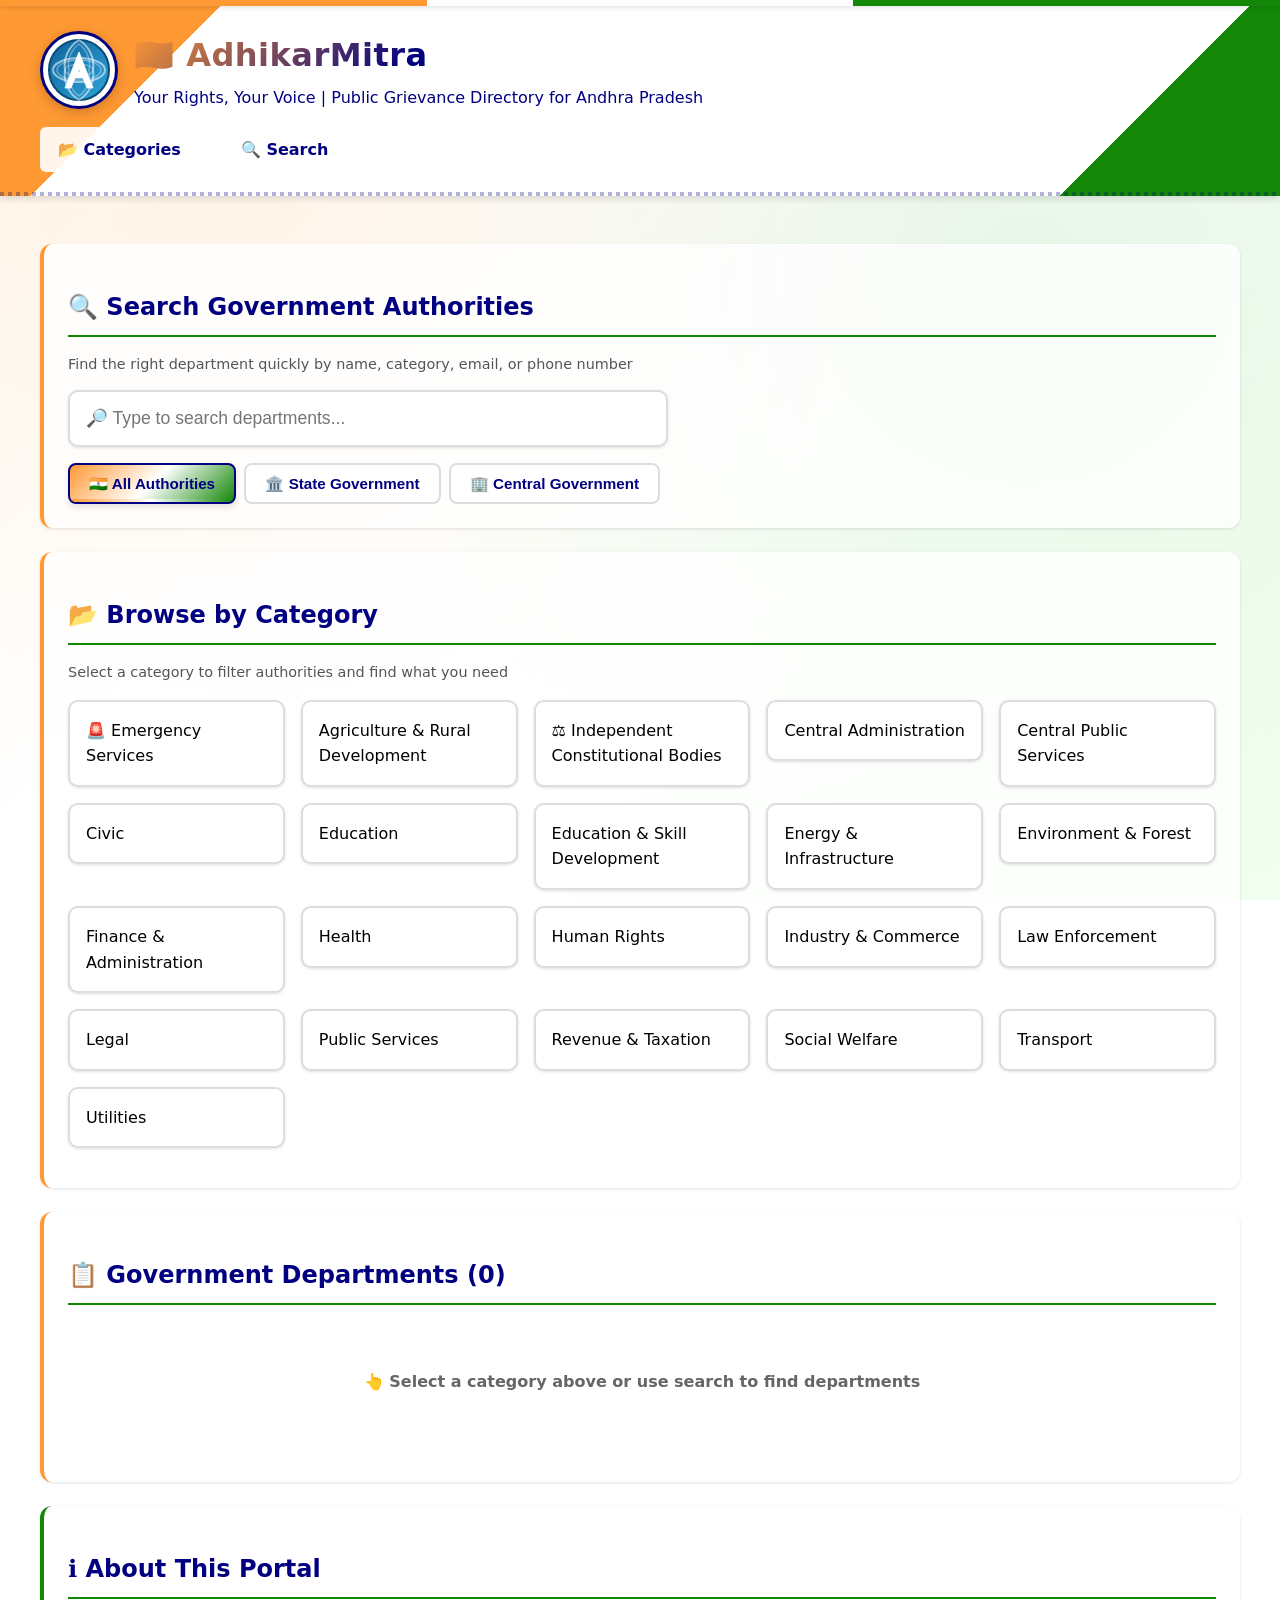
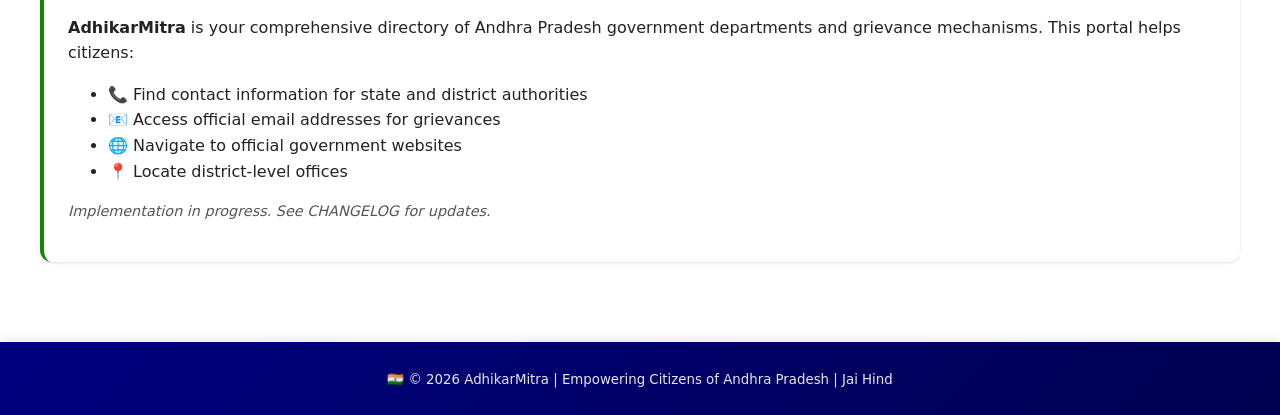
==== commit 5e18e85b: "feat: add 27 comprehensive central government departments - NHAI, AAI, SEBI, IRDAI, PFRDA, Consumer " ====
--- a/src/index.html
+++ b/src/index.html
@@ -22,7 +22,6 @@
       <ul>
         <li><a href="#categories" id="nav-categories">📂 Categories</a></li>
         <li><a href="#search" id="nav-search">🔍 Search</a></li>
-        <li><a href="../CHANGELOG.md" target="_blank" rel="noopener">📋 Changelog</a></li>
       </ul>
     </nav>
   </header>
